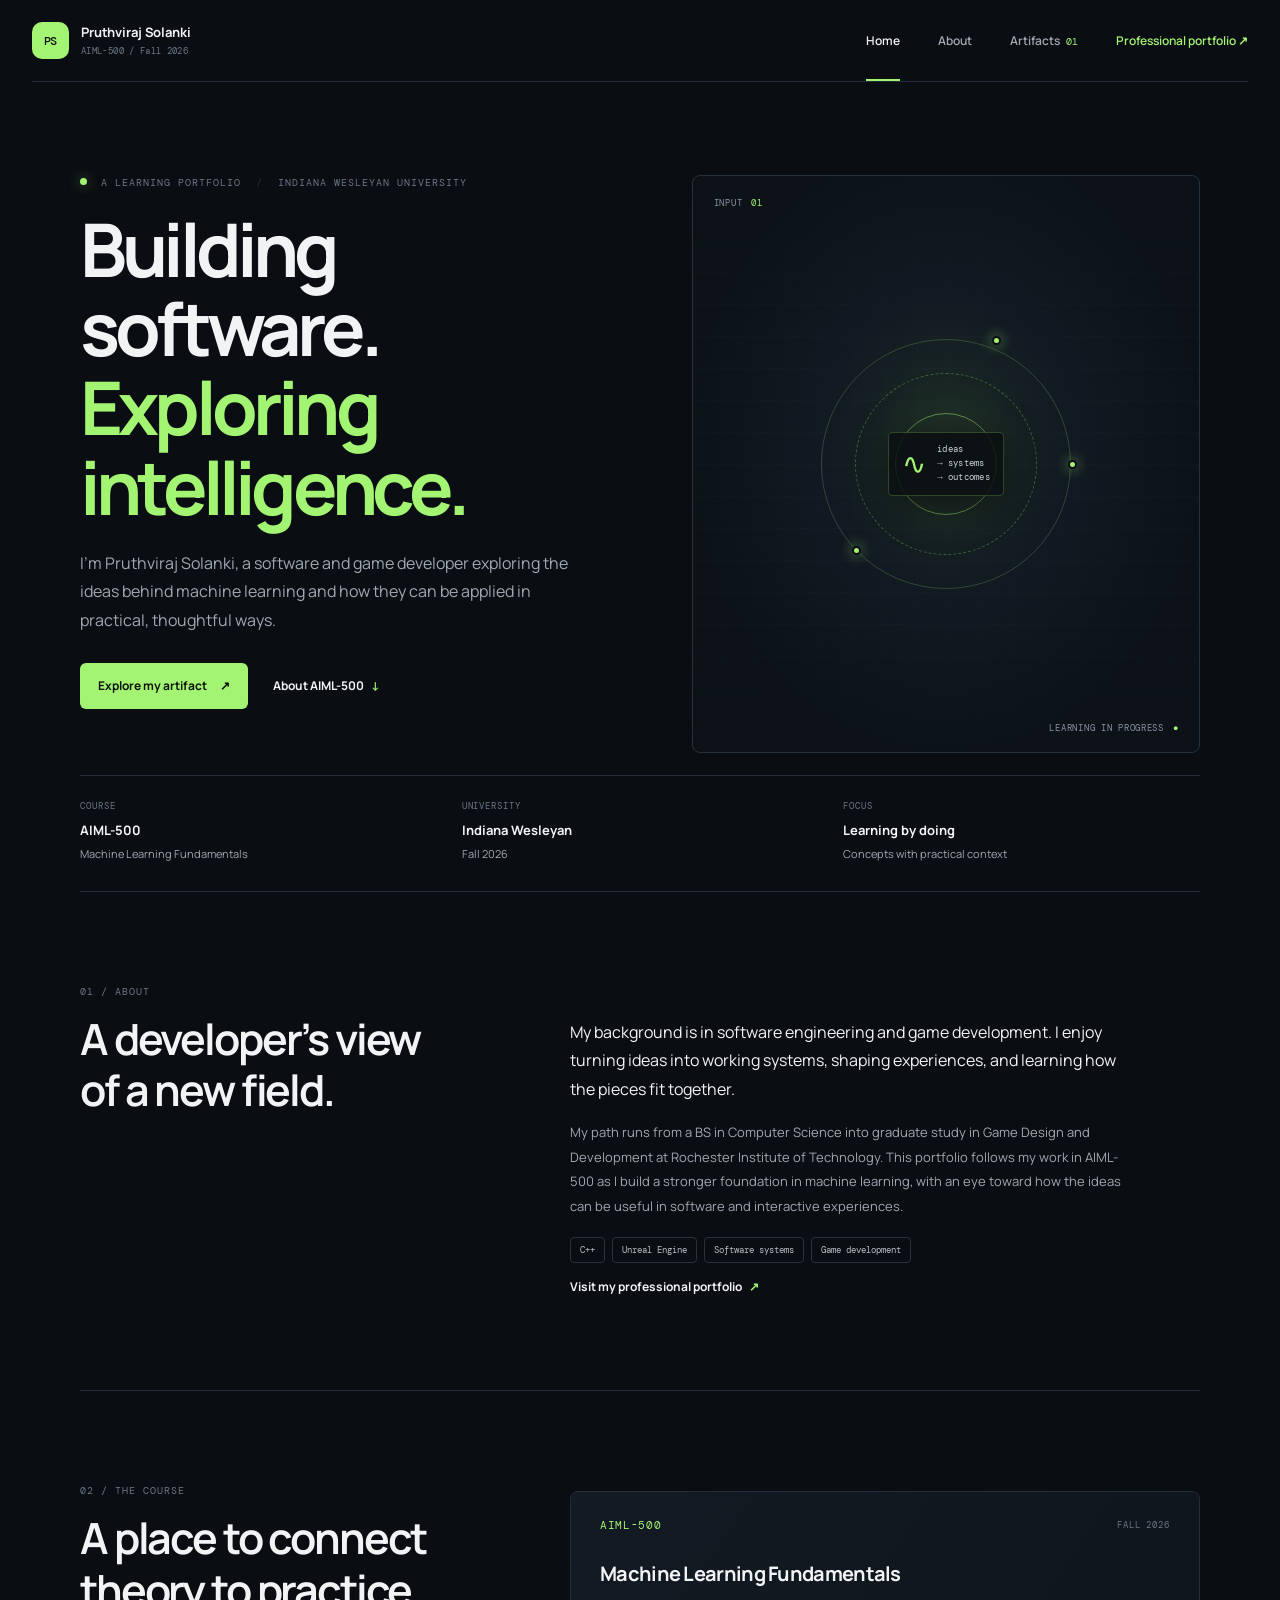
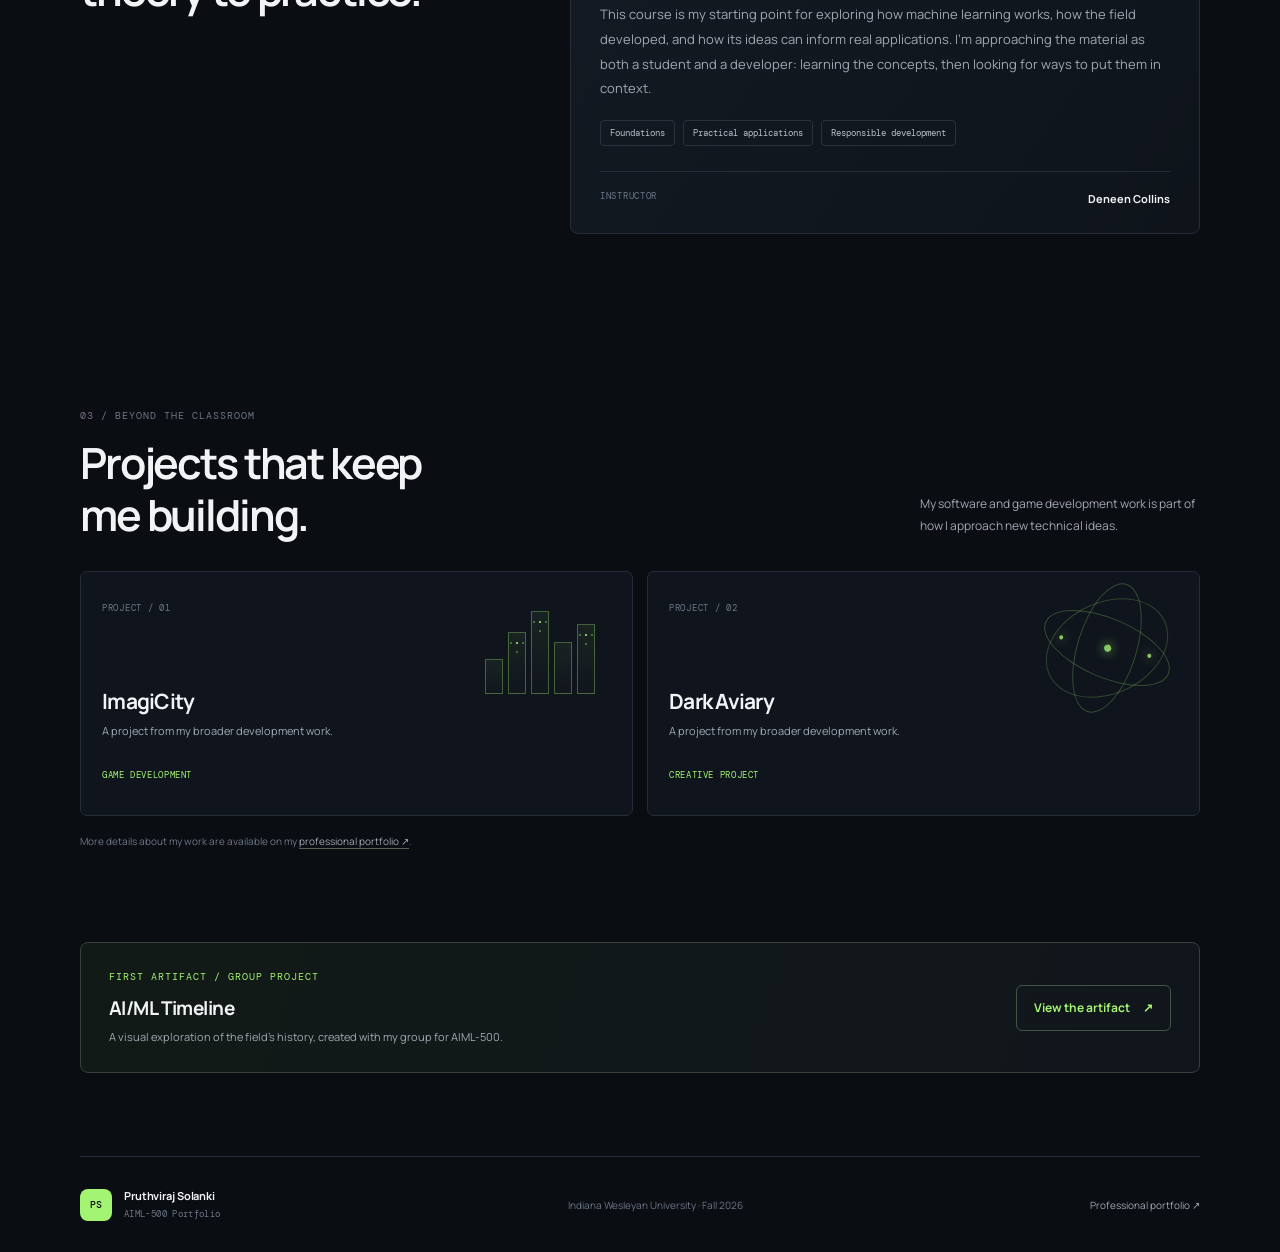
==== index.html @ b88e0b1e "Add files via upload Initial site upload" ====
<!doctype html>
<html lang="en">
  <head>
    <meta charset="utf-8">
    <meta name="viewport" content="width=device-width, initial-scale=1">
    <meta name="theme-color" content="#0a0d12">
    <meta name="description" content="Pruthviraj Solanki's AIML-500 academic portfolio at Indiana Wesleyan University.">
    <title>Pruthviraj Solanki | AIML-500 Portfolio</title>
    <link rel="preconnect" href="https://fonts.googleapis.com">
    <link rel="preconnect" href="https://fonts.gstatic.com" crossorigin>
    <link href="https://fonts.googleapis.com/css2?family=DM+Mono:wght@400;500&family=Manrope:wght@400;500;600;700;800&display=swap" rel="stylesheet">
    <link rel="stylesheet" href="styles.css">
  </head>
  <body>
    <a class="skip-link" href="#main">Skip to content</a>
    <header class="site-header">
      <a class="brand" href="index.html" aria-label="Pruthviraj Solanki, home">
        <span class="brand-mark" aria-hidden="true">PS</span>
        <span>Pruthviraj Solanki<span class="brand-subtitle">AIML-500 / Fall 2026</span></span>
      </a>
      <nav class="site-nav" aria-label="Main navigation">
        <a class="active" aria-current="page" href="index.html">Home</a>
        <a href="index.html#about">About</a>
        <a href="artifacts.html">Artifacts <span class="nav-count">01</span></a>
        <a class="nav-contact" href="https://www.pruthvirajs.com/" target="_blank" rel="noopener noreferrer">Professional portfolio <span aria-hidden="true">↗</span></a>
      </nav>
    </header>

    <main id="main">
      <section class="hero page-shell" aria-labelledby="hero-title">
        <div class="hero-copy">
          <p class="eyebrow"><span class="status-dot"></span> A learning portfolio <span class="eyebrow-divider">/</span> Indiana Wesleyan University</p>
          <h1 id="hero-title">Building software.<br><span class="accent-text">Exploring intelligence.</span></h1>
          <p class="hero-lede">I’m Pruthviraj Solanki, a software and game developer exploring the ideas behind machine learning and how they can be applied in practical, thoughtful ways.</p>
          <div class="hero-actions">
            <a class="button button-primary" href="artifacts.html">Explore my artifact <span aria-hidden="true">↗</span></a>
            <a class="text-link" href="#course">About AIML-500 <span aria-hidden="true">↓</span></a>
          </div>
        </div>
        <div class="hero-visual" aria-hidden="true">
          <div class="visual-grid"></div>
          <div class="orbit orbit-one"></div>
          <div class="orbit orbit-two"></div>
          <div class="orbit orbit-three"></div>
          <span class="node node-one"></span><span class="node node-two"></span><span class="node node-three"></span>
          <div class="visual-label label-top">INPUT <span>01</span></div>
          <div class="visual-label label-bottom">LEARNING IN PROGRESS <span>●</span></div>
          <div class="signal-card"><span class="signal-mark">∿</span><span>ideas<br>→ systems<br>→ outcomes</span></div>
        </div>
        <div class="hero-meta" aria-label="Course details">
          <div><span class="meta-label">COURSE</span><strong>AIML-500</strong><span>Machine Learning Fundamentals</span></div>
          <div><span class="meta-label">UNIVERSITY</span><strong>Indiana Wesleyan</strong><span>Fall 2026</span></div>
          <div><span class="meta-label">FOCUS</span><strong>Learning by doing</strong><span>Concepts with practical context</span></div>
        </div>
      </section>

      <section class="section section-bordered page-shell" id="about" aria-labelledby="about-title">
        <div class="section-heading">
          <p class="eyebrow">01 / ABOUT</p>
          <h2 id="about-title">A developer’s view<br>of a new field.</h2>
        </div>
        <div class="section-body">
          <p class="body-lede">My background is in software engineering and game development. I enjoy turning ideas into working systems, shaping experiences, and learning how the pieces fit together.</p>
          <p>My path runs from a BS in Computer Science into graduate study in Game Design and Development at Rochester Institute of Technology. This portfolio follows my work in AIML-500 as I build a stronger foundation in machine learning, with an eye toward how the ideas can be useful in software and interactive experiences.</p>
          <div class="skill-strip" aria-label="Areas of experience"><span>C++</span><span>Unreal Engine</span><span>Software systems</span><span>Game development</span></div>
          <a class="inline-link" href="https://www.pruthvirajs.com/" target="_blank" rel="noopener noreferrer">Visit my professional portfolio <span aria-hidden="true">↗</span></a>
        </div>
      </section>

      <section class="section course-section page-shell" id="course" aria-labelledby="course-title">
        <div class="section-heading">
          <p class="eyebrow">02 / THE COURSE</p>
          <h2 id="course-title">A place to connect<br>theory to practice.</h2>
        </div>
        <div class="course-panel">
          <div class="course-panel-top"><span class="course-code">AIML-500</span><span class="course-term">FALL 2026</span></div>
          <h3>Machine Learning Fundamentals</h3>
          <p>This course is my starting point for exploring how machine learning works, how the field developed, and how its ideas can inform real applications. I’m approaching the material as both a student and a developer: learning the concepts, then looking for ways to put them in context.</p>
          <div class="course-tags"><span>Foundations</span><span>Practical applications</span><span>Responsible development</span></div>
          <div class="course-instructor"><span>INSTRUCTOR</span><strong>Deneen Collins</strong></div>
        </div>
      </section>

      <section class="section projects-section page-shell" aria-labelledby="projects-title">
        <div class="section-heading section-heading-row">
          <div><p class="eyebrow">03 / BEYOND THE CLASSROOM</p><h2 id="projects-title">Projects that keep<br>me building.</h2></div>
          <p class="section-aside">My software and game development work is part of how I approach new technical ideas.</p>
        </div>
        <div class="project-grid">
          <article class="project-card">
            <span class="project-index">PROJECT / 01</span>
            <div class="project-glyph glyph-city" aria-hidden="true"><i></i><i></i><i></i><i></i><i></i></div>
            <h3>ImagiCity</h3>
            <p>A project from my broader development work.</p>
            <span class="project-category">GAME DEVELOPMENT</span>
          </article>
          <article class="project-card">
            <span class="project-index">PROJECT / 02</span>
            <div class="project-glyph glyph-aviary" aria-hidden="true"><i></i><i></i><i></i></div>
            <h3>Dark Aviary</h3>
            <p>A project from my broader development work.</p>
            <span class="project-category">CREATIVE PROJECT</span>
          </article>
        </div>
        <p class="project-note">More details about my work are available on my <a href="https://www.pruthvirajs.com/" target="_blank" rel="noopener noreferrer">professional portfolio <span aria-hidden="true">↗</span></a>.</p>
      </section>

      <section class="next-artifact page-shell" aria-labelledby="artifact-preview-title">
        <div><p class="eyebrow">FIRST ARTIFACT / GROUP PROJECT</p><h2 id="artifact-preview-title">AI/ML Timeline</h2><p>A visual exploration of the field’s history, created with my group for AIML-500.</p></div>
        <a class="button button-outline" href="artifacts.html">View the artifact <span aria-hidden="true">↗</span></a>
      </section>
    </main>

    <footer class="site-footer page-shell">
      <a class="brand footer-brand" href="index.html"><span class="brand-mark" aria-hidden="true">PS</span><span>Pruthviraj Solanki<span class="brand-subtitle">AIML-500 Portfolio</span></span></a>
      <span class="footer-course">Indiana Wesleyan University <span aria-hidden="true">·</span> Fall 2026</span>
      <a class="footer-link" href="https://www.pruthvirajs.com/" target="_blank" rel="noopener noreferrer">Professional portfolio ↗</a>
    </footer>
  </body>
</html>
---- styles.css ----
:root {
  color-scheme: dark;
  --bg: #0a0d12;
  --surface: #10151d;
  --surface-raised: #151c26;
  --text: #f1f3f5;
  --muted: #a0a8b4;
  --quiet: #6c7787;
  --line: #242d39;
  --accent: #a4f473;
  --accent-dark: #172414;
  --display: "Manrope", "Segoe UI", sans-serif;
  --mono: "DM Mono", Consolas, monospace;
}

* { box-sizing: border-box; }
html { scroll-behavior: smooth; scroll-padding-top: 96px; }
body { margin: 0; background: var(--bg); color: var(--text); font-family: var(--display); font-size: 16px; line-height: 1.65; -webkit-font-smoothing: antialiased; }
a { color: inherit; }
.page-shell { width: min(1120px, calc(100% - 64px)); margin-inline: auto; }
.skip-link { position: absolute; left: 16px; top: -80px; z-index: 20; padding: 10px 14px; color: var(--bg); background: var(--accent); border-radius: 6px; }
.skip-link:focus { top: 12px; }
.site-header { width: min(1280px, calc(100% - 64px)); min-height: 82px; margin-inline: auto; display: flex; align-items: center; justify-content: space-between; gap: 28px; border-bottom: 1px solid var(--line); }
.brand { display: inline-flex; align-items: center; gap: 12px; color: var(--text); text-decoration: none; font-size: 13px; line-height: 1.25; font-weight: 700; letter-spacing: -.01em; white-space: nowrap; }
.brand-mark { display: grid; width: 37px; height: 37px; place-items: center; background: var(--accent); color: #0a1107; font: 500 12px var(--mono); border-radius: 10px; }
.brand-subtitle { display: block; margin-top: 5px; color: var(--quiet); font: 400 9px var(--mono); letter-spacing: .04em; }
.site-nav { display: flex; align-items: center; gap: clamp(18px, 3vw, 38px); color: var(--muted); font-size: 12px; font-weight: 600; }
.site-nav a { text-decoration: none; transition: color .18s ease; }
.site-nav a:hover, .site-nav a.active { color: var(--text); }
.site-nav a.active { position: relative; }
.site-nav a.active::after { content: ""; position: absolute; left: 0; right: 0; bottom: -31px; height: 2px; background: var(--accent); }
.site-nav .nav-contact { color: var(--accent); }
.nav-count { margin-left: 4px; color: var(--accent); font: 10px var(--mono); }
.hero { position: relative; display: grid; grid-template-columns: 1.05fr .95fr; gap: 22px 50px; padding-top: 93px; }
.hero-copy { position: relative; z-index: 1; align-self: center; padding-bottom: 44px; }
.eyebrow { margin: 0 0 19px; color: var(--quiet); font: 10px/1.5 var(--mono); letter-spacing: .1em; text-transform: uppercase; }
.status-dot { display: inline-block; width: 7px; height: 7px; margin-right: 7px; vertical-align: 1px; border-radius: 50%; background: var(--accent); box-shadow: 0 0 13px #a4f47388; }
.eyebrow-divider { margin: 0 8px; color: var(--line); }
h1, h2, h3, p { margin-top: 0; }
.hero h1 { margin-bottom: 23px; font-size: clamp(43px, 6.3vw, 74px); line-height: 1.07; letter-spacing: -.065em; font-weight: 700; }
.accent-text { color: var(--accent); }
.hero-lede { max-width: 490px; margin-bottom: 28px; color: var(--muted); font-size: 16px; line-height: 1.8; }
.hero-actions { display: flex; align-items: center; gap: 25px; }
.button { display: inline-flex; min-height: 46px; align-items: center; justify-content: center; gap: 13px; padding: 0 17px; border: 1px solid transparent; border-radius: 6px; font-size: 12px; font-weight: 700; text-decoration: none; transition: transform .18s ease, background .18s ease, border-color .18s ease; }
.button:hover { transform: translateY(-2px); }
.button-primary { color: #0b1208; background: var(--accent); }
.button-primary:hover { background: #b6ff8b; }
.button-outline { border-color: #465344; color: var(--accent); }
.button-outline:hover { border-color: var(--accent); background: #a4f47312; }
.text-link, .inline-link { color: var(--text); font-size: 12px; font-weight: 700; text-decoration: none; }
.text-link span, .inline-link span { margin-left: 5px; color: var(--accent); }
.text-link:hover, .inline-link:hover { color: var(--accent); }
.hero-visual { position: relative; min-height: 365px; overflow: hidden; border: 1px solid #26313d; border-radius: 8px; background: radial-gradient(ellipse at 50% 47%, #1d2d25 0, #111922 35%, #0d1219 72%); }
.visual-grid { position: absolute; inset: 0; opacity: .28; background-image: linear-gradient(#65738320 1px, transparent 1px), linear-gradient(90deg, #65738320 1px, transparent 1px); background-size: 32px 32px; mask-image: linear-gradient(transparent, black 20%, black 80%, transparent); }
.orbit { position: absolute; top: 50%; left: 50%; border: 1px solid #a4f47335; border-radius: 50%; transform: translate(-50%, -50%); }
.orbit-one { width: 250px; height: 250px; }
.orbit-two { width: 182px; height: 182px; border-style: dashed; border-color: #a4f47350; animation: orbit 38s linear infinite; }
.orbit-three { width: 102px; height: 102px; border-color: #a4f47385; box-shadow: 0 0 60px #a4f47317, inset 0 0 55px #a4f47312; }
.node { position: absolute; z-index: 2; width: 9px; height: 9px; border: 2px solid #0a0d12; border-radius: 50%; background: var(--accent); box-shadow: 0 0 13px #a4f473aa; }
.node-one { top: calc(50% - 128px); left: calc(50% + 46px); }
.node-two { top: calc(50% + 82px); left: calc(50% - 94px); }
.node-three { top: calc(50% - 4px); left: calc(50% + 122px); }
.visual-label { position: absolute; z-index: 3; display: flex; align-items: center; gap: 9px; color: #8794a2; font: 9px var(--mono); letter-spacing: .08em; }
.visual-label span { color: var(--accent); }
.label-top { top: 21px; left: 21px; }
.label-bottom { right: 20px; bottom: 18px; }
.signal-card { position: absolute; z-index: 3; top: 50%; left: 50%; display: flex; align-items: center; gap: 11px; transform: translate(-50%, -50%); padding: 10px 13px; border: 1px solid #a4f4733b; border-radius: 5px; background: #0a0d12d9; color: #c9d1d9; font: 9px/1.55 var(--mono); letter-spacing: .025em; box-shadow: 0 8px 38px #0008; }
.signal-mark { color: var(--accent); font: 29px/1 var(--display); }
.hero-meta { grid-column: 1 / -1; display: grid; grid-template-columns: repeat(3, 1fr); gap: 25px; padding: 24px 0 28px; border-top: 1px solid var(--line); border-bottom: 1px solid var(--line); }
.hero-meta > div { display: flex; flex-direction: column; gap: 3px; }
.meta-label, .detail-label { margin-bottom: 5px; color: var(--quiet); font: 9px var(--mono); letter-spacing: .1em; }
.hero-meta strong { font-size: 13px; font-weight: 700; }
.hero-meta > div > span:last-child { color: var(--muted); font-size: 11px; }
.section { display: grid; grid-template-columns: .8fr 1.2fr; gap: 70px; padding-top: 92px; padding-bottom: 92px; }
.section-bordered { border-bottom: 1px solid var(--line); }
.section-heading .eyebrow { margin-bottom: 14px; }
.section h2, .section-heading h2 { margin-bottom: 0; font-size: clamp(30px, 4vw, 43px); line-height: 1.2; letter-spacing: -.05em; font-weight: 650; }
.section-body { max-width: 570px; padding-top: 34px; }
.section-body p, .course-panel > p { color: var(--muted); font-size: 13px; line-height: 1.9; }
.section-body .body-lede { color: var(--text); font-size: 16px; line-height: 1.8; }
.inline-link { display: inline-block; margin-top: 14px; }
.skill-strip { display: flex; flex-wrap: wrap; gap: 7px; margin-top: 18px; }
.skill-strip span { padding: 6px 9px; border: 1px solid #29323c; border-radius: 4px; color: #b8c0c9; font: 9px var(--mono); }
.course-section { align-items: start; }
.course-panel { position: relative; margin-top: 8px; padding: 26px 29px 25px; border: 1px solid var(--line); border-radius: 8px; background: linear-gradient(125deg, #131a23, #0f141b); }
.course-panel-top { display: flex; align-items: center; justify-content: space-between; margin-bottom: 25px; }
.course-code { color: var(--accent); font: 11px var(--mono); letter-spacing: .06em; }
.course-term { color: var(--quiet); font: 9px var(--mono); letter-spacing: .1em; }
.course-panel h3 { margin-bottom: 12px; font-size: 20px; letter-spacing: -.035em; }
.course-panel > p { max-width: 595px; margin-bottom: 19px; }
.course-tags { display: flex; flex-wrap: wrap; gap: 8px; }
.course-tags span { padding: 6px 9px; border: 1px solid #29323c; border-radius: 4px; color: #b8c0c9; font: 9px var(--mono); }
.course-instructor { display: flex; justify-content: space-between; gap: 20px; margin-top: 25px; padding-top: 18px; border-top: 1px solid var(--line); }
.course-instructor span { color: var(--quiet); font: 9px var(--mono); letter-spacing: .08em; }
.course-instructor strong { font-size: 11px; }
.projects-section { display: block; padding-top: 82px; padding-bottom: 92px; }
.section-heading-row { display: flex; align-items: end; justify-content: space-between; gap: 28px; margin-bottom: 31px; }
.section-aside { max-width: 280px; margin: 0 0 4px; color: var(--muted); font-size: 12px; line-height: 1.8; }
.project-grid { display: grid; grid-template-columns: repeat(2, 1fr); gap: 14px; }
.project-card { position: relative; min-height: 245px; overflow: hidden; padding: 20px 21px; border: 1px solid var(--line); border-radius: 7px; background: var(--surface); }
.project-index { color: var(--quiet); font: 9px var(--mono); letter-spacing: .08em; }
.project-card h3 { position: relative; z-index: 1; margin: 65px 0 4px; font-size: 21px; letter-spacing: -.035em; }
.project-card p { position: relative; z-index: 1; margin-bottom: 19px; color: var(--muted); font-size: 11px; }
.project-category { position: relative; z-index: 1; color: var(--accent); font: 9px var(--mono); letter-spacing: .07em; }
.project-glyph { position: absolute; top: 30px; right: 28px; width: 128px; height: 92px; opacity: .8; }
.glyph-city { display: flex; align-items: end; justify-content: center; gap: 5px; }
.glyph-city i { display: block; width: 18px; border: 1px solid #a4f4736b; background: linear-gradient(180deg, #a4f47315, #a4f47303); }
.glyph-city i:nth-child(1) { height: 35px; }.glyph-city i:nth-child(2) { height: 62px; }.glyph-city i:nth-child(3) { height: 83px; }.glyph-city i:nth-child(4) { height: 52px; }.glyph-city i:nth-child(5) { height: 70px; }
.glyph-city i:nth-child(2)::after, .glyph-city i:nth-child(3)::after, .glyph-city i:nth-child(5)::after { content: ""; display: block; width: 2px; height: 2px; margin: 9px auto; background: var(--accent); box-shadow: 6px 0 #a4f47377, -6px 0 #a4f47377, 0 9px #a4f47377; }
.glyph-aviary { border: 1px solid #a4f47345; border-radius: 50%; transform: rotate(-25deg); }
.glyph-aviary::before, .glyph-aviary::after { content: ""; position: absolute; inset: 15px -4px; border: 1px solid #a4f47351; border-radius: 50%; transform: rotate(48deg); }
.glyph-aviary::after { transform: rotate(-48deg); }
.glyph-aviary i { position: absolute; z-index: 1; top: 42px; left: 60px; width: 7px; height: 7px; border-radius: 50%; background: var(--accent); box-shadow: 0 0 11px #a4f473; }
.glyph-aviary i:nth-child(2) { top: 14px; left: 24px; width: 4px; height: 4px; }.glyph-aviary i:nth-child(3) { top: 68px; left: 96px; width: 4px; height: 4px; }
.project-note { margin: 17px 0 0; color: var(--quiet); font-size: 10px; }
.project-note a { color: var(--muted); text-decoration-color: #56614f; text-underline-offset: 3px; }
.project-note a:hover { color: var(--accent); }
.next-artifact { display: flex; align-items: center; justify-content: space-between; gap: 28px; margin-bottom: 83px; padding: 26px 28px; border: 1px solid #374139; border-radius: 8px; background: linear-gradient(110deg, #121a17, #11161c); }
.next-artifact .eyebrow { margin-bottom: 9px; color: var(--accent); }
.next-artifact h2 { margin-bottom: 4px; font-size: 19px; letter-spacing: -.03em; }
.next-artifact p:last-child { margin-bottom: 0; color: var(--muted); font-size: 11px; }
.site-footer { display: flex; align-items: center; justify-content: space-between; gap: 18px; min-height: 96px; border-top: 1px solid var(--line); }
.footer-brand { font-size: 11px; }.footer-brand .brand-mark { width: 32px; height: 32px; border-radius: 8px; font-size: 10px; }
.footer-course, .footer-link { color: var(--quiet); font-size: 10px; }.footer-link { color: var(--muted); text-decoration: none; }.footer-link:hover { color: var(--accent); }

/* Artifacts page */
.artifact-hero { padding-top: 84px; padding-bottom: 28px; border-bottom: 1px solid var(--line); }
.artifact-hero .eyebrow { margin-bottom: 17px; }
.artifact-hero-row { display: flex; align-items: end; justify-content: space-between; gap: 40px; }
.artifact-hero h1 { margin: 0; font-size: clamp(43px, 6vw, 68px); line-height: 1.08; letter-spacing: -.06em; }
.artifact-hero-row > p { max-width: 285px; margin-bottom: 7px; color: var(--muted); font-size: 12px; line-height: 1.8; }
.artifact-count { display: flex; align-items: center; gap: 11px; margin-top: 27px; color: var(--quiet); font: 9px var(--mono); letter-spacing: .09em; }
.artifact-count span { color: var(--accent); font-size: 11px; }.artifact-count i { width: 22px; height: 1px; background: var(--line); }
.artifact-detail { padding-top: 49px; }
.artifact-heading { display: flex; align-items: end; justify-content: space-between; gap: 22px; margin-bottom: 20px; }
.artifact-heading .eyebrow { margin-bottom: 10px; }.artifact-heading h2 { margin: 0; font-size: clamp(29px, 4vw, 41px); line-height: 1.2; letter-spacing: -.05em; }
.artifact-type { margin-bottom: 5px; padding: 7px 9px; border: 1px solid var(--line); border-radius: 4px; color: var(--quiet); font: 9px var(--mono); letter-spacing: .07em; }
.artifact-intro { display: grid; grid-template-columns: 1.35fr .65fr; gap: 50px; padding: 21px 0 25px; border-top: 1px solid var(--line); }
.artifact-intro .detail-label { display: inline-block; margin-bottom: 8px; }.artifact-intro p { max-width: 635px; margin: 0; color: var(--muted); font-size: 12px; line-height: 1.85; }
.artifact-facts { display: flex; flex-direction: column; gap: 7px; align-self: center; color: var(--muted); font-size: 10px; }
.artifact-facts b { display: inline-block; min-width: 93px; color: var(--quiet); font: 9px var(--mono); letter-spacing: .06em; }
.slides-frame { position: relative; width: 100%; aspect-ratio: 16 / 9; overflow: hidden; border: 1px solid #2b3540; border-radius: 7px; background: #11161c; }
.slides-frame::before { content: "PRESENTATION / GOOGLE SLIDES"; position: absolute; top: 14px; left: 16px; z-index: 1; color: #6d7a86; font: 8px var(--mono); letter-spacing: .08em; pointer-events: none; }
.slides-frame iframe { width: 100%; height: 100%; border: 0; }
.embed-help { margin: 11px 0 0; color: var(--quiet); font-size: 10px; }.embed-help a { color: var(--muted); text-underline-offset: 3px; }.embed-help a:hover { color: var(--accent); }
.reflection { display: grid; grid-template-columns: 50px 1fr; gap: 23px; margin-top: 54px; padding: 27px 0 30px; border-top: 1px solid var(--line); border-bottom: 1px solid var(--line); }
.reflection-mark { color: var(--accent); font: 68px/.9 Georgia, serif; }
.reflection .eyebrow { margin-bottom: 8px; color: var(--accent); }
.reflection h3 { margin-bottom: 10px; font-size: 19px; letter-spacing: -.03em; }
.reflection p:last-child { max-width: 780px; margin-bottom: 0; color: var(--muted); font-size: 12px; line-height: 1.9; }
.artifact-next { display: flex; align-items: end; justify-content: space-between; gap: 30px; padding-top: 63px; padding-bottom: 66px; }
.artifact-next .eyebrow { margin-bottom: 10px; }.artifact-next h2 { margin-bottom: 7px; font-size: 23px; letter-spacing: -.04em; }.artifact-next p:last-child { margin: 0; color: var(--muted); font-size: 11px; }.artifact-next .text-link { margin-bottom: 7px; white-space: nowrap; }

@keyframes orbit { to { transform: translate(-50%, -50%) rotate(360deg); } }
@media (max-width: 760px) {
  .page-shell, .site-header { width: min(100% - 40px, 560px); }
  .site-header { min-height: 72px; align-items: flex-start; padding: 16px 0 12px; flex-direction: column; gap: 13px; }
  .site-nav { width: 100%; gap: 21px; overflow-x: auto; padding: 0 1px 7px; font-size: 11px; white-space: nowrap; }
  .site-nav a.active::after { bottom: -11px; }.site-nav .nav-contact { margin-left: auto; }
  .hero { grid-template-columns: 1fr; gap: 10px; padding-top: 60px; }
  .hero-copy { padding-bottom: 12px; }.hero h1 { font-size: clamp(43px, 11vw, 65px); }.hero-lede { max-width: 540px; font-size: 14px; }
  .hero-visual { min-height: 275px; }.orbit-one { width: 208px; height: 208px; }.orbit-two { width: 152px; height: 152px; }.orbit-three { width: 88px; height: 88px; }
  .node-one { top: calc(50% - 107px); }.node-two { top: calc(50% + 67px); left: calc(50% - 78px); }.node-three { left: calc(50% + 100px); }
  .hero-meta { gap: 17px; padding: 19px 0 22px; }.hero-meta strong { font-size: 11px; }.hero-meta > div > span:last-child { font-size: 9px; }
  .section { grid-template-columns: 1fr; gap: 16px; padding-top: 62px; padding-bottom: 62px; }.section-body { padding-top: 0; }
  .section-heading-row { align-items: start; flex-direction: column; gap: 14px; }.section-aside { max-width: 390px; }
  .projects-section { padding-top: 62px; padding-bottom: 66px; }.project-grid { gap: 10px; }.project-card { min-height: 228px; padding: 16px; }.project-glyph { right: 14px; transform: scale(.85); transform-origin: top right; }
  .next-artifact { align-items: flex-start; flex-direction: column; margin-bottom: 59px; padding: 22px; }
  .site-footer { flex-wrap: wrap; justify-content: space-between; padding: 19px 0; }.footer-course { order: 3; width: 100%; }
  .artifact-hero { padding-top: 56px; }.artifact-hero-row { align-items: flex-start; flex-direction: column; gap: 12px; }.artifact-hero-row > p { max-width: 420px; margin: 0; }
  .artifact-detail { padding-top: 36px; }.artifact-intro { grid-template-columns: 1fr; gap: 17px; }
  .artifact-facts { display: grid; grid-template-columns: 1fr 1fr; }
  .reflection { grid-template-columns: 31px 1fr; gap: 14px; margin-top: 40px; }.reflection-mark { font-size: 49px; }
  .artifact-next { align-items: flex-start; flex-direction: column; padding-top: 48px; padding-bottom: 48px; }
}
@media (max-width: 440px) {
  .page-shell, .site-header { width: calc(100% - 32px); }
  .site-nav { gap: 16px; }.site-nav .nav-contact { margin-left: 0; }
  .hero-actions { align-items: flex-start; flex-direction: column; gap: 14px; }
  .hero-meta { grid-template-columns: 1fr 1fr; }.hero-meta > div:last-child { grid-column: 1 / -1; }
  .course-panel { padding: 21px 19px; }.course-instructor { align-items: flex-start; flex-direction: column; gap: 5px; }
  .project-grid { grid-template-columns: 1fr; }.project-card { min-height: 209px; }.project-card h3 { margin-top: 48px; }
  .footer-course { font-size: 9px; }.footer-link { font-size: 9px; }
  .artifact-facts { grid-template-columns: 1fr; }.artifact-facts b { min-width: 98px; }
}
@media (prefers-reduced-motion: reduce) {
  *, *::before, *::after { scroll-behavior: auto !important; animation-duration: .01ms !important; animation-iteration-count: 1 !important; transition-duration: .01ms !important; }
}
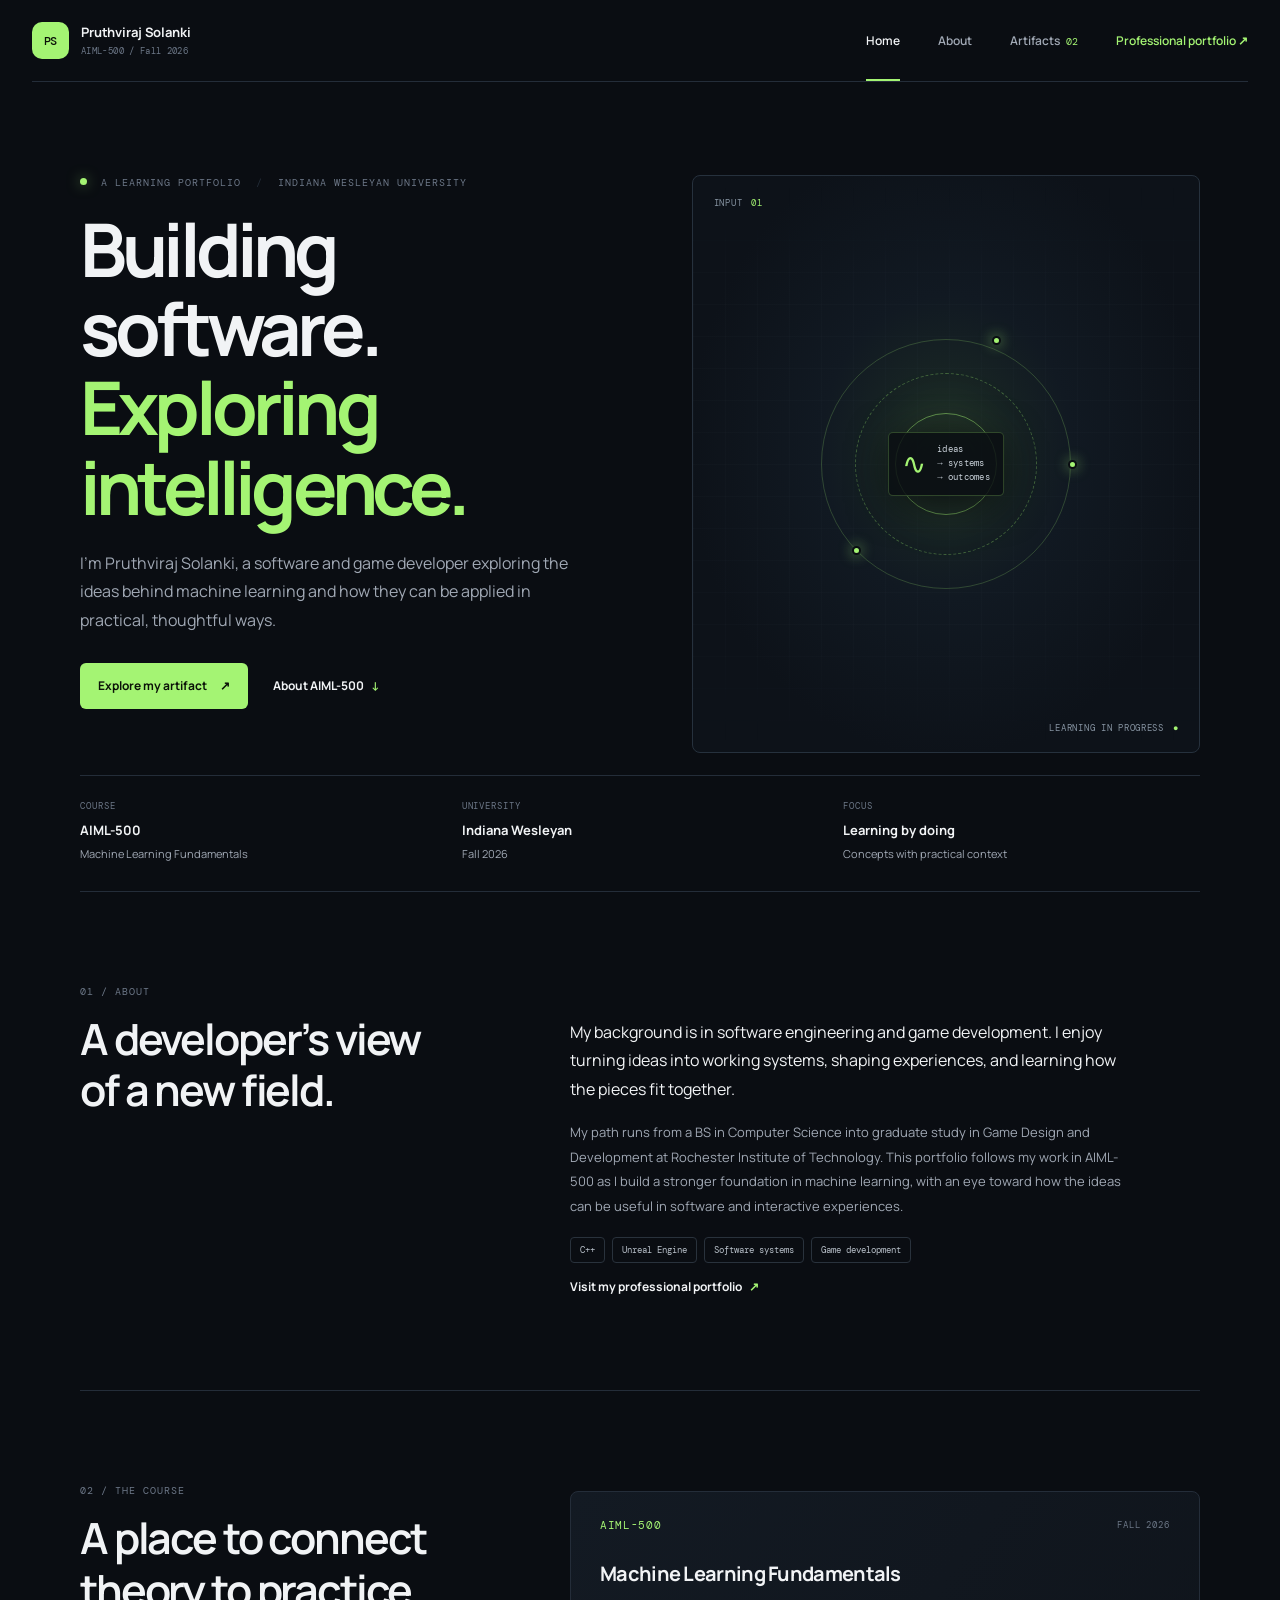
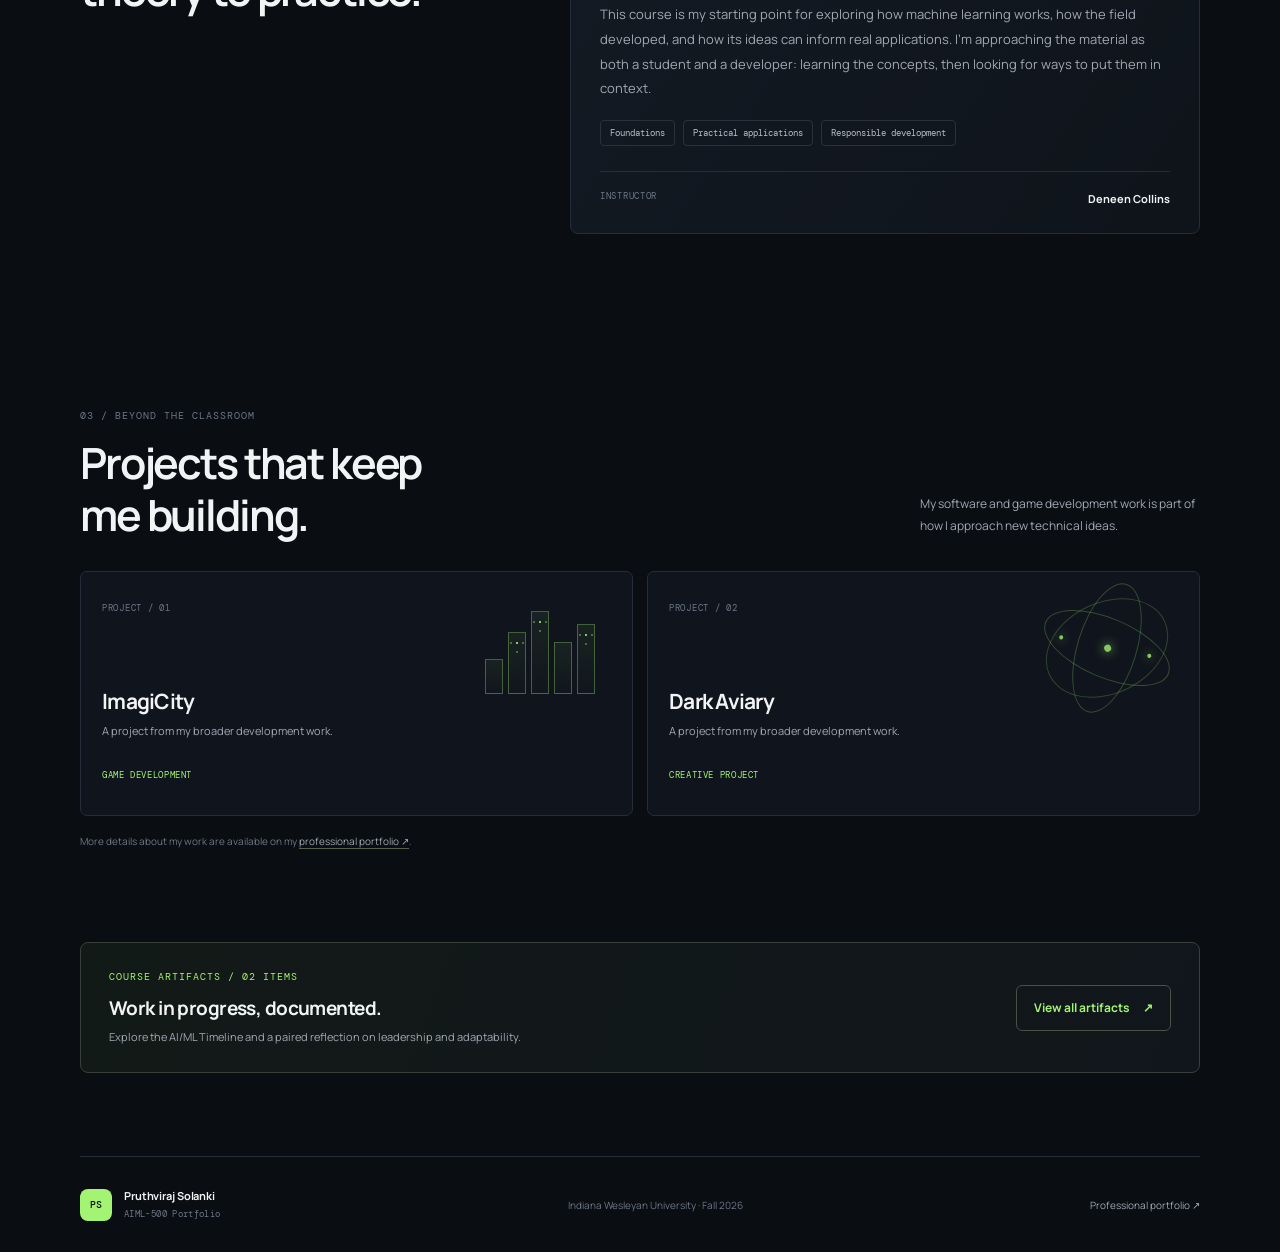
==== commit 26451be9: "Add leadership and adaptability course artifact" ====
--- a/index.html
+++ b/index.html
@@ -21,7 +21,7 @@
       <nav class="site-nav" aria-label="Main navigation">
         <a class="active" aria-current="page" href="index.html">Home</a>
         <a href="index.html#about">About</a>
-        <a href="artifacts.html">Artifacts <span class="nav-count">01</span></a>
+        <a href="artifacts.html">Artifacts <span class="nav-count">02</span></a>
         <a class="nav-contact" href="https://www.pruthvirajs.com/" target="_blank" rel="noopener noreferrer">Professional portfolio <span aria-hidden="true">↗</span></a>
       </nav>
     </header>
@@ -106,8 +106,8 @@
       </section>
 
       <section class="next-artifact page-shell" aria-labelledby="artifact-preview-title">
-        <div><p class="eyebrow">FIRST ARTIFACT / GROUP PROJECT</p><h2 id="artifact-preview-title">AI/ML Timeline</h2><p>A visual exploration of the field’s history, created with my group for AIML-500.</p></div>
-        <a class="button button-outline" href="artifacts.html">View the artifact <span aria-hidden="true">↗</span></a>
+        <div><p class="eyebrow">COURSE ARTIFACTS / 02 ITEMS</p><h2 id="artifact-preview-title">Work in progress, documented.</h2><p>Explore the AI/ML Timeline and a paired reflection on leadership and adaptability.</p></div>
+        <a class="button button-outline" href="artifacts.html">View all artifacts <span aria-hidden="true">↗</span></a>
       </section>
     </main>
 
--- a/styles.css
+++ b/styles.css
@@ -150,6 +150,28 @@
 .reflection p:last-child { max-width: 780px; margin-bottom: 0; color: var(--muted); font-size: 12px; line-height: 1.9; }
 .artifact-next { display: flex; align-items: end; justify-content: space-between; gap: 30px; padding-top: 63px; padding-bottom: 66px; }
 .artifact-next .eyebrow { margin-bottom: 10px; }.artifact-next h2 { margin-bottom: 7px; font-size: 23px; letter-spacing: -.04em; }.artifact-next p:last-child { margin: 0; color: var(--muted); font-size: 11px; }.artifact-next .text-link { margin-bottom: 7px; white-space: nowrap; }
+.more-artifacts { display: grid; grid-template-columns: .8fr 1.2fr; align-items: start; gap: 30px; padding-top: 57px; }
+.more-artifacts .section-heading h2 { font-size: clamp(24px, 3vw, 34px); }
+.artifact-card { display: block; padding: 22px 24px; border: 1px solid var(--line); border-radius: 7px; background: linear-gradient(125deg, #131a23, #0f141b); text-decoration: none; transition: border-color .18s ease, transform .18s ease; }
+.artifact-card:hover { border-color: #526347; transform: translateY(-2px); }
+.artifact-card .project-index { color: var(--accent); }
+.artifact-card h3 { margin: 16px 0 7px; font-size: 17px; line-height: 1.45; letter-spacing: -.025em; }
+.artifact-card h3 span { color: var(--accent); }
+.artifact-card p { margin-bottom: 15px; color: var(--muted); font-size: 11px; }
+.artifact-card-link { color: var(--text); font-size: 10px; font-weight: 700; }.artifact-card-link span { margin-left: 4px; color: var(--accent); }
+.assignment-block { padding-top: 52px; padding-bottom: 51px; border-bottom: 1px solid var(--line); }
+.assignment-heading { display: flex; align-items: end; justify-content: space-between; gap: 22px; margin-bottom: 20px; }
+.assignment-heading .eyebrow { margin-bottom: 9px; }
+.assignment-heading h2 { margin: 0; font-size: clamp(27px, 3.7vw, 39px); line-height: 1.22; letter-spacing: -.05em; }
+.assignment-meta { display: flex; flex-wrap: wrap; gap: 7px 19px; padding: 14px 0; border-top: 1px solid var(--line); border-bottom: 1px solid var(--line); color: var(--quiet); font: 9px/1.6 var(--mono); }
+.assignment-copy { max-width: 840px; margin: 25px auto 0; }
+.assignment-copy p { margin-bottom: 17px; color: #c3cad2; font-size: 13px; line-height: 1.95; }
+.assignment-copy .scenario-title { margin: 29px 0 14px; color: var(--text); font-size: 19px; line-height: 1.4; letter-spacing: -.03em; }
+.references-heading { max-width: 840px; margin: 16px auto 0; color: var(--text); font-size: 12px; }
+.disclosure { max-width: 840px; margin: 14px auto 0; padding: 12px 14px; border-left: 2px solid #536648; background: #111710; color: var(--muted); font-size: 10px; line-height: 1.75; }
+.assignment-copy .disclosure { margin: 22px 0 0; }
+.discussion-block { padding-top: 54px; }
+.discussion-block .assignment-copy { max-width: 840px; }
 
 @keyframes orbit { to { transform: translate(-50%, -50%) rotate(360deg); } }
 @media (max-width: 760px) {
@@ -172,6 +194,11 @@
   .artifact-facts { display: grid; grid-template-columns: 1fr 1fr; }
   .reflection { grid-template-columns: 31px 1fr; gap: 14px; margin-top: 40px; }.reflection-mark { font-size: 49px; }
   .artifact-next { align-items: flex-start; flex-direction: column; padding-top: 48px; padding-bottom: 48px; }
+  .more-artifacts { grid-template-columns: 1fr; gap: 18px; padding-top: 43px; }
+  .assignment-block { padding-top: 38px; padding-bottom: 38px; }
+  .assignment-heading { align-items: flex-start; flex-direction: column; gap: 12px; }
+  .assignment-meta { gap: 6px 14px; }
+  .assignment-copy { margin-top: 20px; }
 }
 @media (max-width: 440px) {
   .page-shell, .site-header { width: calc(100% - 32px); }
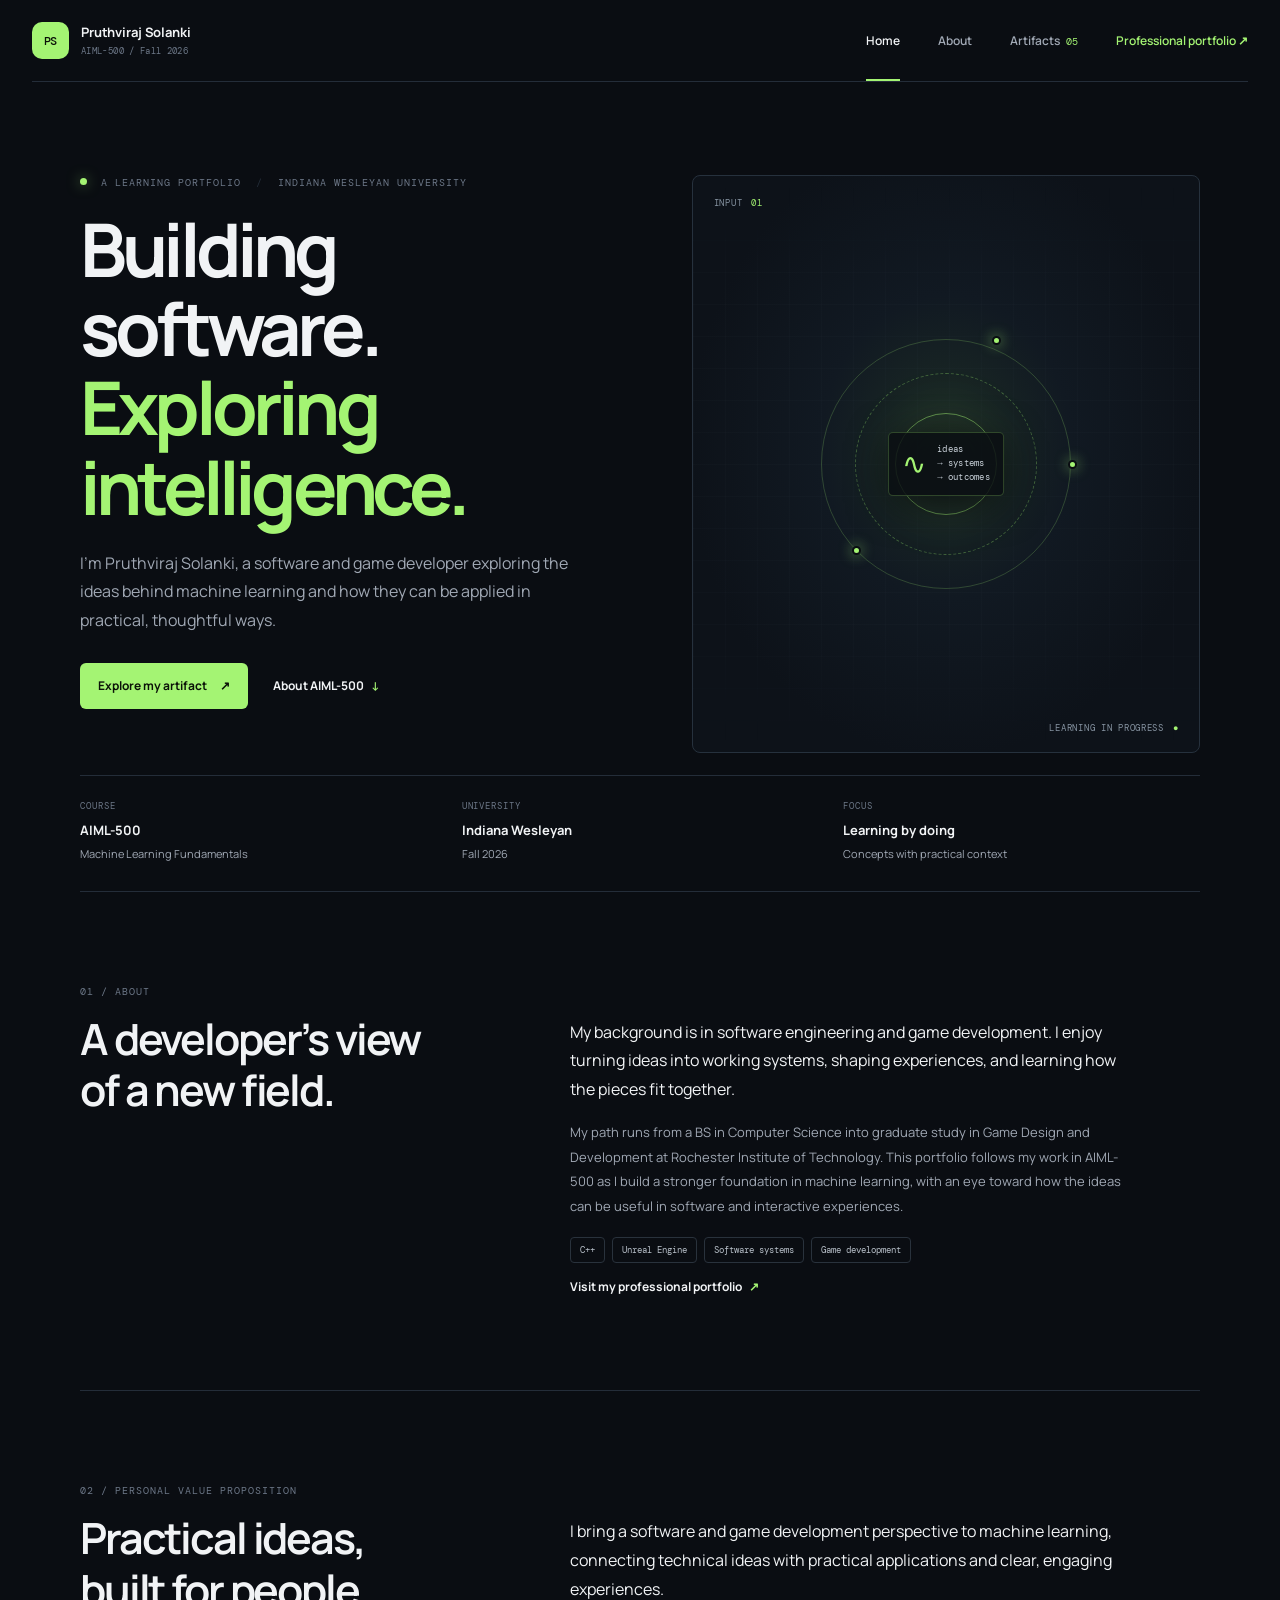
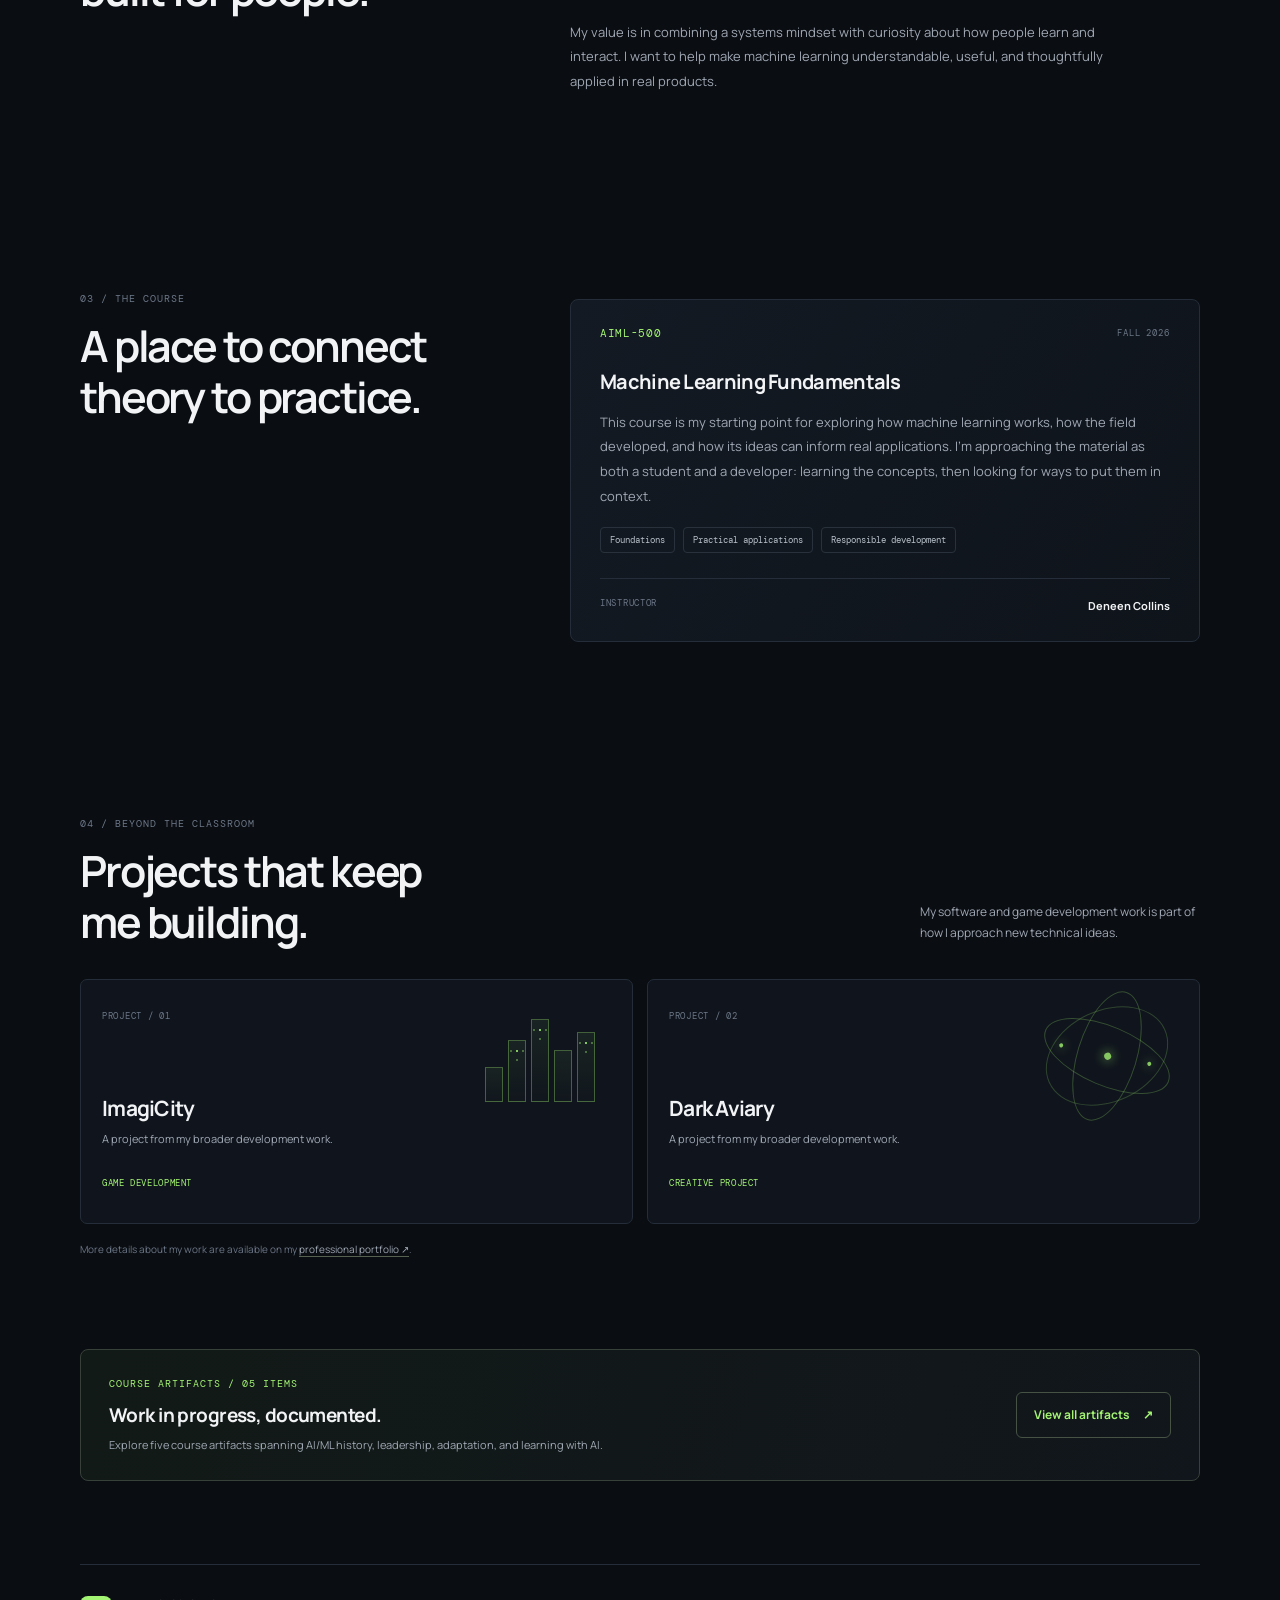
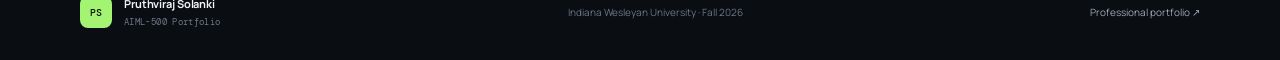
==== commit 3375e56c: "Add AI learning artifacts and rubric details" ====
--- a/index.html
+++ b/index.html
@@ -21,7 +21,7 @@
       <nav class="site-nav" aria-label="Main navigation">
         <a class="active" aria-current="page" href="index.html">Home</a>
         <a href="index.html#about">About</a>
-        <a href="artifacts.html">Artifacts <span class="nav-count">02</span></a>
+        <a href="artifacts.html">Artifacts <span class="nav-count">05</span></a>
         <a class="nav-contact" href="https://www.pruthvirajs.com/" target="_blank" rel="noopener noreferrer">Professional portfolio <span aria-hidden="true">↗</span></a>
       </nav>
     </header>
@@ -67,9 +67,20 @@
         </div>
       </section>
 
+      <section class="section value-section page-shell" id="value-proposition" aria-labelledby="value-title">
+        <div class="section-heading">
+          <p class="eyebrow">02 / PERSONAL VALUE PROPOSITION</p>
+          <h2 id="value-title">Practical ideas,<br>built for people.</h2>
+        </div>
+        <div class="section-body">
+          <p class="body-lede">I bring a software and game development perspective to machine learning, connecting technical ideas with practical applications and clear, engaging experiences.</p>
+          <p>My value is in combining a systems mindset with curiosity about how people learn and interact. I want to help make machine learning understandable, useful, and thoughtfully applied in real products.</p>
+        </div>
+      </section>
+
       <section class="section course-section page-shell" id="course" aria-labelledby="course-title">
         <div class="section-heading">
-          <p class="eyebrow">02 / THE COURSE</p>
+          <p class="eyebrow">03 / THE COURSE</p>
           <h2 id="course-title">A place to connect<br>theory to practice.</h2>
         </div>
         <div class="course-panel">
@@ -83,7 +94,7 @@
 
       <section class="section projects-section page-shell" aria-labelledby="projects-title">
         <div class="section-heading section-heading-row">
-          <div><p class="eyebrow">03 / BEYOND THE CLASSROOM</p><h2 id="projects-title">Projects that keep<br>me building.</h2></div>
+          <div><p class="eyebrow">04 / BEYOND THE CLASSROOM</p><h2 id="projects-title">Projects that keep<br>me building.</h2></div>
           <p class="section-aside">My software and game development work is part of how I approach new technical ideas.</p>
         </div>
         <div class="project-grid">
@@ -106,7 +117,7 @@
       </section>
 
       <section class="next-artifact page-shell" aria-labelledby="artifact-preview-title">
-        <div><p class="eyebrow">COURSE ARTIFACTS / 02 ITEMS</p><h2 id="artifact-preview-title">Work in progress, documented.</h2><p>Explore the AI/ML Timeline and a paired reflection on leadership and adaptability.</p></div>
+        <div><p class="eyebrow">COURSE ARTIFACTS / 05 ITEMS</p><h2 id="artifact-preview-title">Work in progress, documented.</h2><p>Explore five course artifacts spanning AI/ML history, leadership, adaptation, and learning with AI.</p></div>
         <a class="button button-outline" href="artifacts.html">View all artifacts <span aria-hidden="true">↗</span></a>
       </section>
     </main>
--- a/styles.css
+++ b/styles.css
@@ -164,6 +164,14 @@
 .assignment-heading .eyebrow { margin-bottom: 9px; }
 .assignment-heading h2 { margin: 0; font-size: clamp(27px, 3.7vw, 39px); line-height: 1.22; letter-spacing: -.05em; }
 .assignment-meta { display: flex; flex-wrap: wrap; gap: 7px 19px; padding: 14px 0; border-top: 1px solid var(--line); border-bottom: 1px solid var(--line); color: var(--quiet); font: 9px/1.6 var(--mono); }
+.artifact-info-grid { display: grid; grid-template-columns: repeat(2, minmax(0, 1fr)); gap: 17px 30px; padding: 22px 0; border-bottom: 1px solid var(--line); }
+.artifact-info-grid section { padding-left: 13px; border-left: 1px solid var(--line); }
+.artifact-info-grid h3 { margin: 0 0 6px; color: var(--text); font-size: 11px; letter-spacing: .01em; }
+.artifact-info-grid p { margin: 0; color: var(--muted); font-size: 11px; line-height: 1.8; }
+.artifact-info-grid strong { color: var(--text); }
+.artifact-reference { margin: 22px 0 0; color: var(--muted); font-size: 11px; line-height: 1.8; }
+.artifact-reference a, .download-link { color: var(--accent); text-decoration: underline; text-underline-offset: 3px; }
+.download-link { display: inline-block; margin-top: 10px; font-size: 11px; }
 .assignment-copy { max-width: 840px; margin: 25px auto 0; }
 .assignment-copy p { margin-bottom: 17px; color: #c3cad2; font-size: 13px; line-height: 1.95; }
 .assignment-copy .scenario-title { margin: 29px 0 14px; color: var(--text); font-size: 19px; line-height: 1.4; letter-spacing: -.03em; }
@@ -198,6 +206,7 @@
   .assignment-block { padding-top: 38px; padding-bottom: 38px; }
   .assignment-heading { align-items: flex-start; flex-direction: column; gap: 12px; }
   .assignment-meta { gap: 6px 14px; }
+  .artifact-info-grid { grid-template-columns: 1fr; gap: 13px; }
   .assignment-copy { margin-top: 20px; }
 }
 @media (max-width: 440px) {
